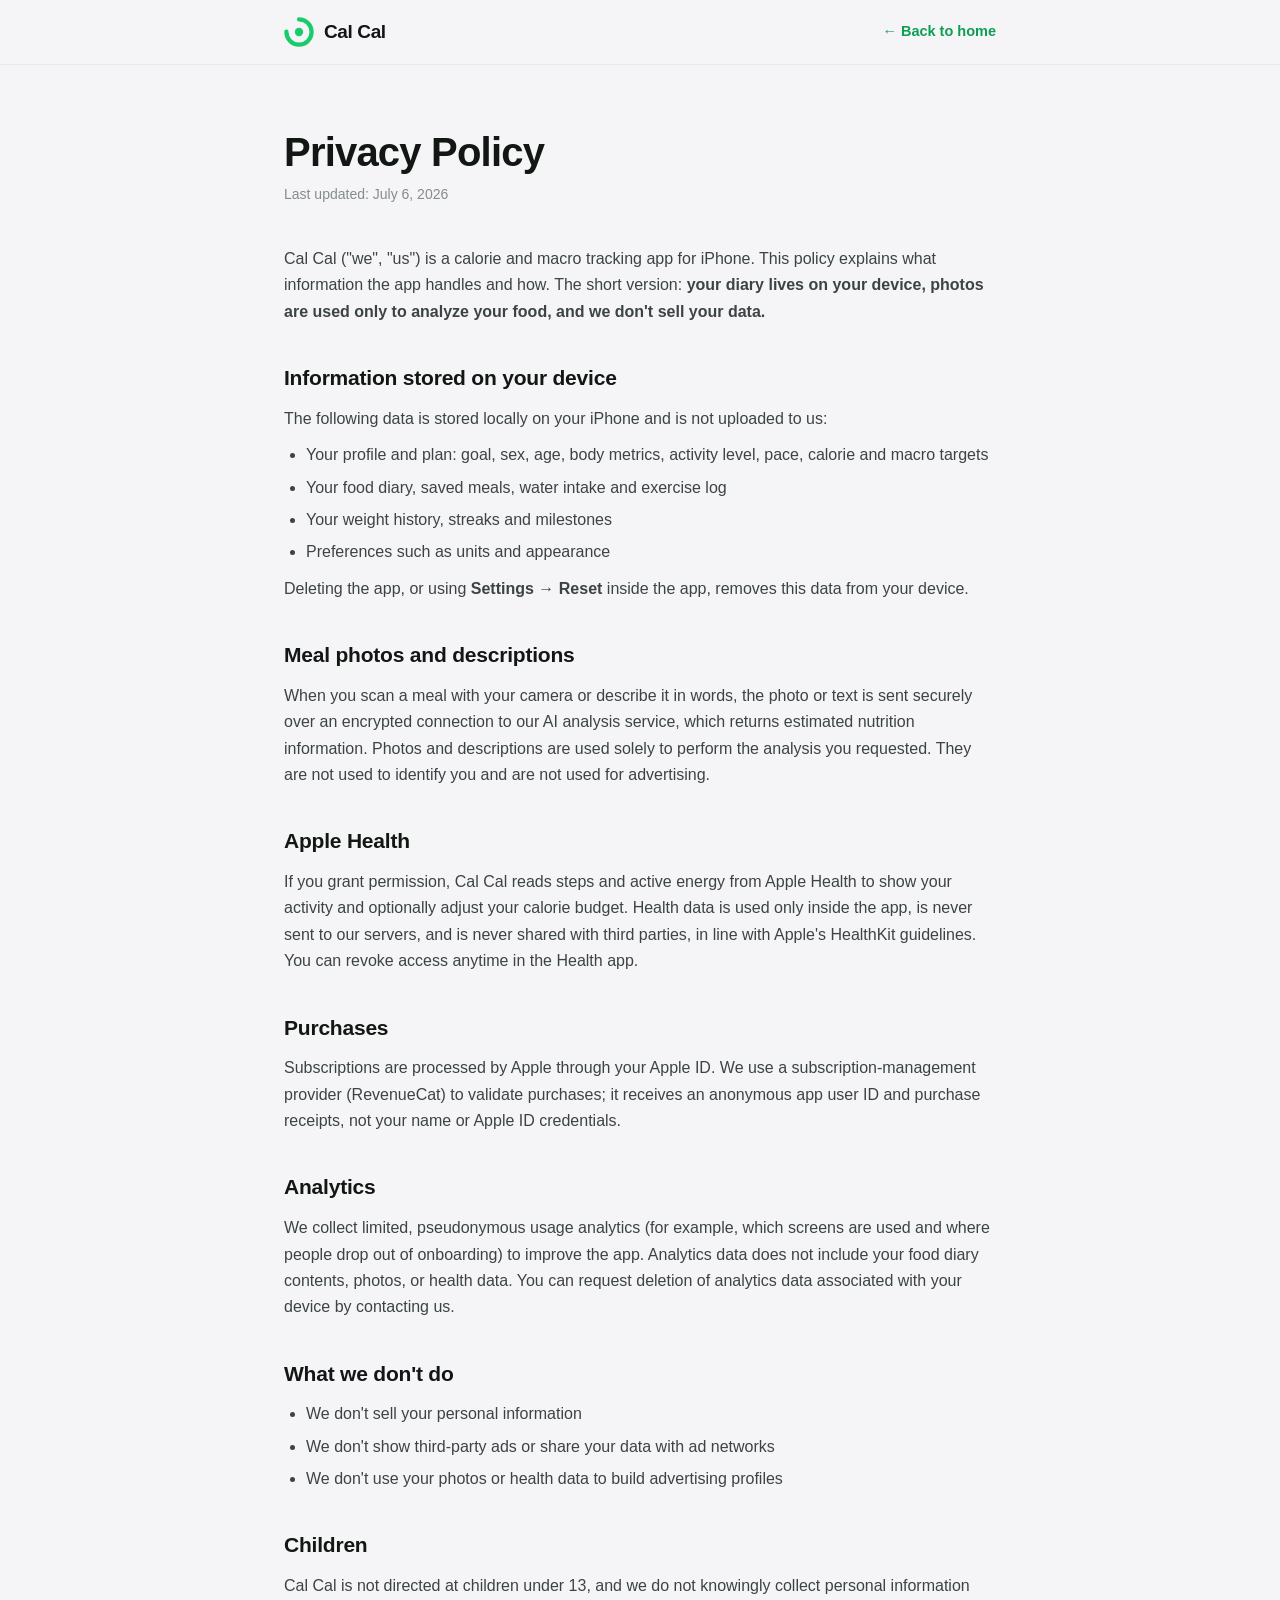
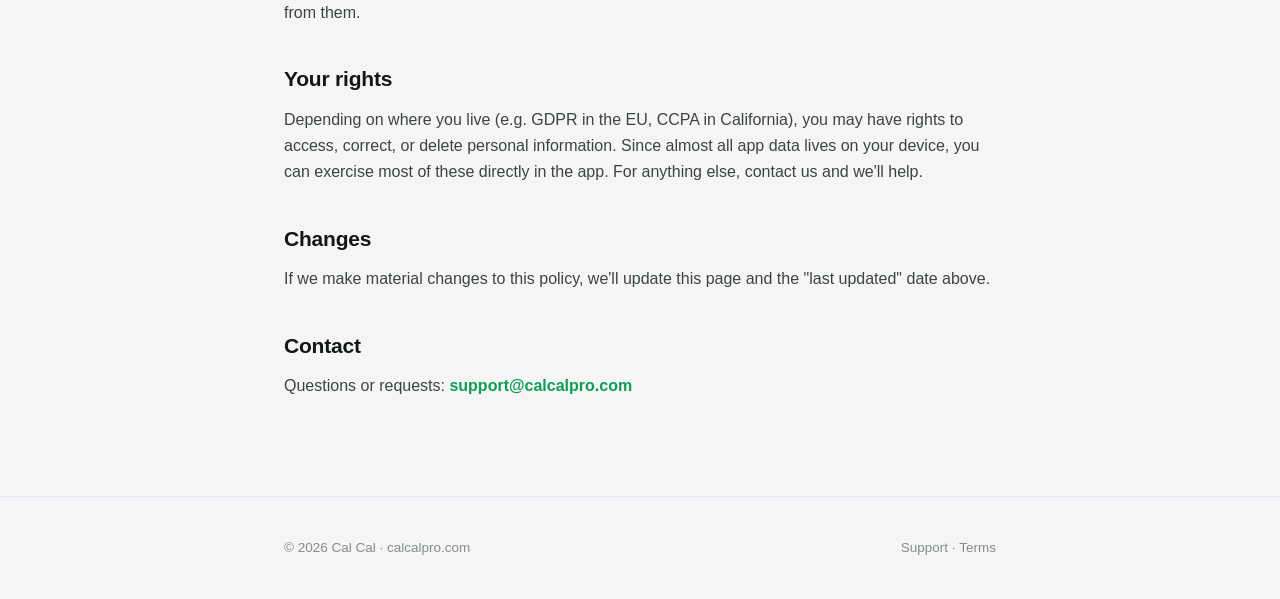
==== privacy.html @ b58362b8 "Add Cal Cal marketing website for calcalpro.com Static, dependency-free site for the Cal Cal AI calo" ====
<!DOCTYPE html>
<html lang="en">
<head>
<meta charset="UTF-8">
<meta name="viewport" content="width=device-width, initial-scale=1.0">
<title>Privacy Policy — Cal Cal</title>
<meta name="description" content="Cal Cal privacy policy.">
<link rel="icon" href="data:image/svg+xml,%3Csvg xmlns='http://www.w3.org/2000/svg' viewBox='0 0 100 100'%3E%3Ccircle cx='50' cy='50' r='42' fill='none' stroke='%2319CC6B' stroke-width='14' stroke-linecap='round' stroke-dasharray='198 66' transform='rotate(-90 50 50)'/%3E%3Ccircle cx='50' cy='50' r='14' fill='%2319CC6B'/%3E%3C/svg%3E">
<link rel="stylesheet" href="legal.css">
</head>
<body>
<header>
  <div class="wrap nav">
    <a class="logo" href="index.html">
      <svg viewBox="0 0 100 100" aria-hidden="true"><circle cx="50" cy="50" r="42" fill="none" stroke="#19CC6B" stroke-width="14" stroke-linecap="round" stroke-dasharray="198 66" transform="rotate(-90 50 50)"/><circle cx="50" cy="50" r="14" fill="#19CC6B"/></svg>
      Cal Cal
    </a>
    <a class="back" href="index.html">← Back to home</a>
  </div>
</header>
<main>
  <div class="wrap">
    <h1>Privacy Policy</h1>
    <p class="updated">Last updated: July 6, 2026</p>

    <p>Cal Cal ("we", "us") is a calorie and macro tracking app for iPhone. This policy explains what information the app handles and how. The short version: <strong>your diary lives on your device, photos are used only to analyze your food, and we don't sell your data.</strong></p>

    <h2>Information stored on your device</h2>
    <p>The following data is stored locally on your iPhone and is not uploaded to us:</p>
    <ul>
      <li>Your profile and plan: goal, sex, age, body metrics, activity level, pace, calorie and macro targets</li>
      <li>Your food diary, saved meals, water intake and exercise log</li>
      <li>Your weight history, streaks and milestones</li>
      <li>Preferences such as units and appearance</li>
    </ul>
    <p>Deleting the app, or using <strong>Settings → Reset</strong> inside the app, removes this data from your device.</p>

    <h2>Meal photos and descriptions</h2>
    <p>When you scan a meal with your camera or describe it in words, the photo or text is sent securely over an encrypted connection to our AI analysis service, which returns estimated nutrition information. Photos and descriptions are used solely to perform the analysis you requested. They are not used to identify you and are not used for advertising.</p>

    <h2>Apple Health</h2>
    <p>If you grant permission, Cal Cal reads steps and active energy from Apple Health to show your activity and optionally adjust your calorie budget. Health data is used only inside the app, is never sent to our servers, and is never shared with third parties, in line with Apple's HealthKit guidelines. You can revoke access anytime in the Health app.</p>

    <h2>Purchases</h2>
    <p>Subscriptions are processed by Apple through your Apple ID. We use a subscription-management provider (RevenueCat) to validate purchases; it receives an anonymous app user ID and purchase receipts, not your name or Apple ID credentials.</p>

    <h2>Analytics</h2>
    <p>We collect limited, pseudonymous usage analytics (for example, which screens are used and where people drop out of onboarding) to improve the app. Analytics data does not include your food diary contents, photos, or health data. You can request deletion of analytics data associated with your device by contacting us.</p>

    <h2>What we don't do</h2>
    <ul>
      <li>We don't sell your personal information</li>
      <li>We don't show third-party ads or share your data with ad networks</li>
      <li>We don't use your photos or health data to build advertising profiles</li>
    </ul>

    <h2>Children</h2>
    <p>Cal Cal is not directed at children under 13, and we do not knowingly collect personal information from them.</p>

    <h2>Your rights</h2>
    <p>Depending on where you live (e.g. GDPR in the EU, CCPA in California), you may have rights to access, correct, or delete personal information. Since almost all app data lives on your device, you can exercise most of these directly in the app. For anything else, contact us and we'll help.</p>

    <h2>Changes</h2>
    <p>If we make material changes to this policy, we'll update this page and the "last updated" date above.</p>

    <h2>Contact</h2>
    <p>Questions or requests: <a href="mailto:support@calcalpro.com">support@calcalpro.com</a></p>
  </div>
</main>
<footer>
  <div class="wrap">
    <span>© 2026 Cal Cal · calcalpro.com</span>
    <span><a href="support.html">Support</a> · <a href="terms.html">Terms</a></span>
  </div>
</footer>
</body>
</html>
---- legal.css ----
:root{
  --accent:#19CC6B; --accent-dark:#0D9E52;
  --bg:#F5F5F7; --card:#FFFFFF;
  --ink:#121714; --ink-2:#858C8A; --hairline:#E5E8EA;
  --font:-apple-system,BlinkMacSystemFont,"SF Pro Display","Segoe UI",Roboto,Inter,Helvetica,Arial,sans-serif;
}
*{margin:0;padding:0;box-sizing:border-box}
body{font-family:var(--font);background:var(--bg);color:var(--ink);line-height:1.65}
a{color:var(--accent-dark);text-decoration:none;font-weight:600}
a:hover{text-decoration:underline}
.wrap{max-width:760px;margin:0 auto;padding:0 24px}
header{position:sticky;top:0;background:rgba(245,245,247,.85);backdrop-filter:blur(16px);-webkit-backdrop-filter:blur(16px);border-bottom:1px solid rgba(0,0,0,.05);z-index:10}
.nav{display:flex;align-items:center;justify-content:space-between;height:64px}
.logo{display:flex;align-items:center;gap:10px;font-weight:800;font-size:19px;color:var(--ink);letter-spacing:-.02em}
.logo:hover{text-decoration:none}
.logo svg{width:30px;height:30px}
.back{font-size:14.5px}
main{padding:64px 0 96px}
h1{font-size:clamp(30px,5vw,40px);letter-spacing:-.02em;line-height:1.15;margin-bottom:8px}
.updated{color:var(--ink-2);font-size:14px;margin-bottom:40px}
h2{font-size:21px;letter-spacing:-.01em;margin:36px 0 10px}
p,li{color:#3c4441;font-size:16px}
ul{padding-left:22px;margin:10px 0}
li{margin:6px 0}
.card{background:var(--card);border:1px solid var(--hairline);border-radius:20px;padding:28px;margin:16px 0;box-shadow:0 4px 10px rgba(0,0,0,.04)}
footer{padding:40px 0;color:var(--ink-2);font-size:13.5px;border-top:1px solid var(--hairline)}
footer .wrap{display:flex;justify-content:space-between;gap:12px;flex-wrap:wrap}
footer a{color:var(--ink-2);font-weight:500}
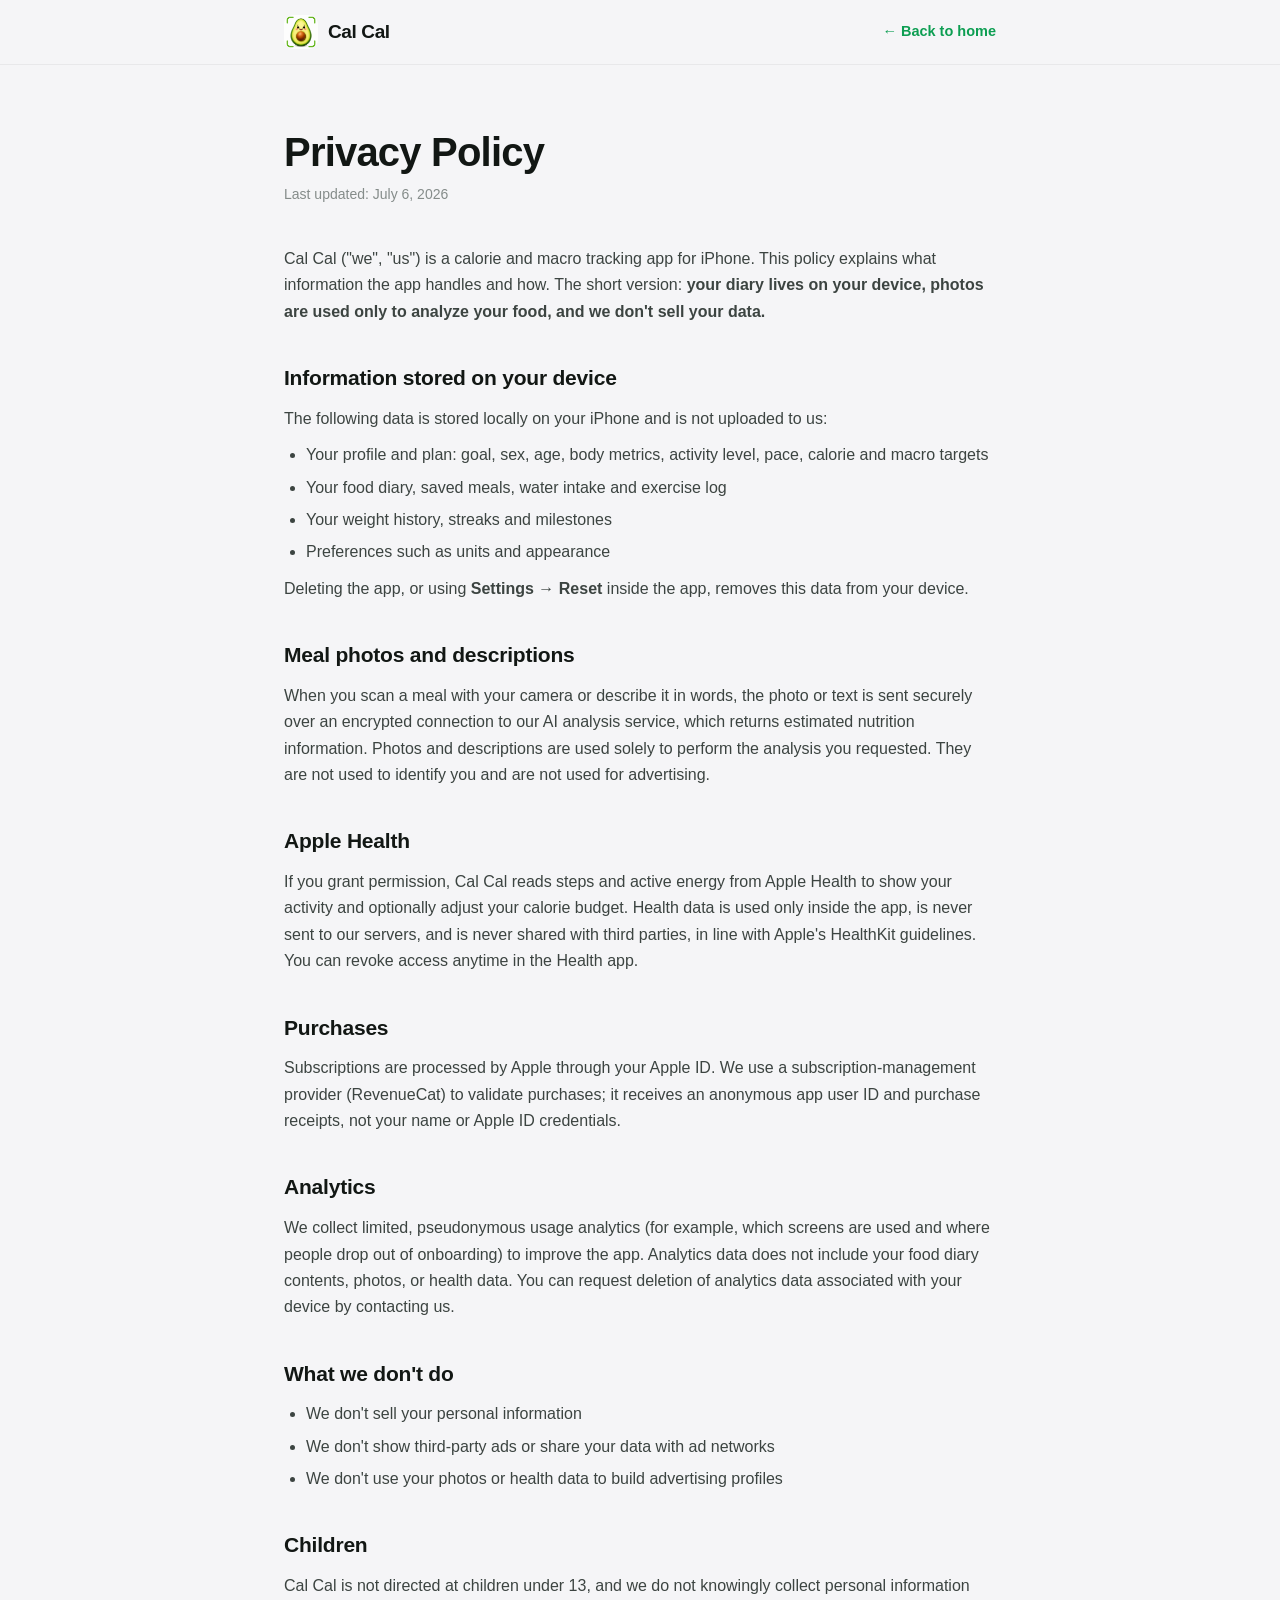
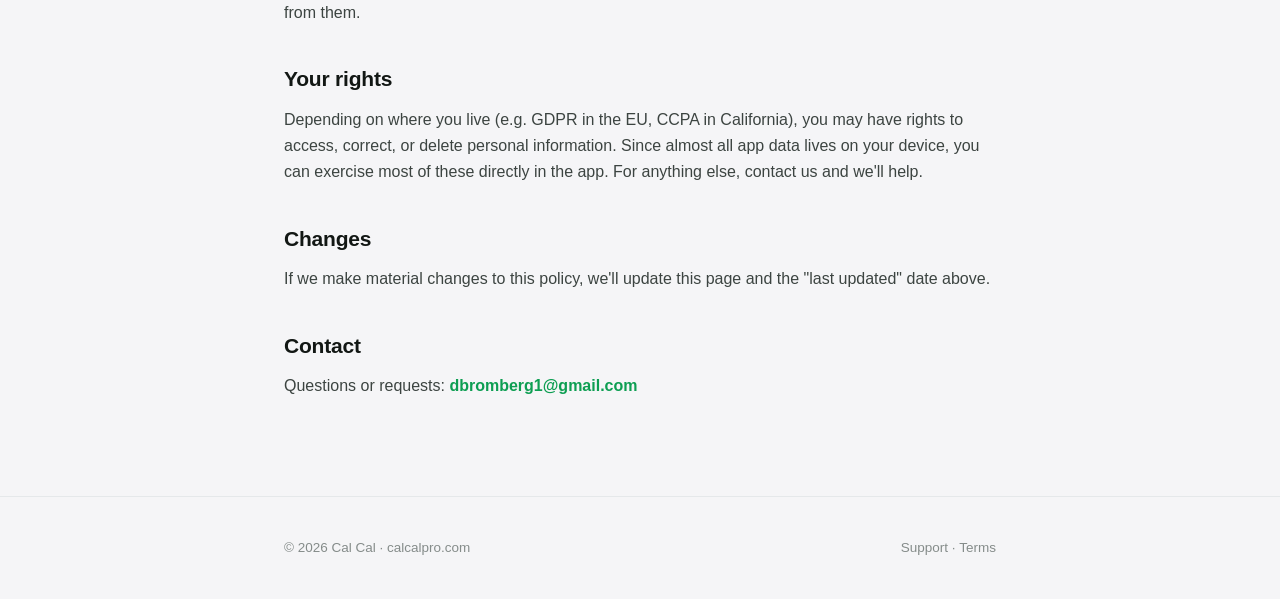
==== commit 0bb19149: "Use real app art for branding; set contact email - Replace placeholder ring logo with the avocado ap" ====
--- a/privacy.html
+++ b/privacy.html
@@ -5,14 +5,15 @@
 <meta name="viewport" content="width=device-width, initial-scale=1.0">
 <title>Privacy Policy — Cal Cal</title>
 <meta name="description" content="Cal Cal privacy policy.">
-<link rel="icon" href="data:image/svg+xml,%3Csvg xmlns='http://www.w3.org/2000/svg' viewBox='0 0 100 100'%3E%3Ccircle cx='50' cy='50' r='42' fill='none' stroke='%2319CC6B' stroke-width='14' stroke-linecap='round' stroke-dasharray='198 66' transform='rotate(-90 50 50)'/%3E%3Ccircle cx='50' cy='50' r='14' fill='%2319CC6B'/%3E%3C/svg%3E">
+<link rel="icon" type="image/png" href="img/favicon.png">
+<link rel="apple-touch-icon" href="img/apple-touch-icon.png">
 <link rel="stylesheet" href="legal.css">
 </head>
 <body>
 <header>
   <div class="wrap nav">
     <a class="logo" href="index.html">
-      <svg viewBox="0 0 100 100" aria-hidden="true"><circle cx="50" cy="50" r="42" fill="none" stroke="#19CC6B" stroke-width="14" stroke-linecap="round" stroke-dasharray="198 66" transform="rotate(-90 50 50)"/><circle cx="50" cy="50" r="14" fill="#19CC6B"/></svg>
+      <img src="img/logo.png" alt="" width="34" height="34">
       Cal Cal
     </a>
     <a class="back" href="index.html">← Back to home</a>
@@ -64,7 +65,7 @@
     <p>If we make material changes to this policy, we'll update this page and the "last updated" date above.</p>
 
     <h2>Contact</h2>
-    <p>Questions or requests: <a href="mailto:support@calcalpro.com">support@calcalpro.com</a></p>
+    <p>Questions or requests: <a href="mailto:dbromberg1@gmail.com">dbromberg1@gmail.com</a></p>
   </div>
 </main>
 <footer>
--- a/legal.css
+++ b/legal.css
@@ -13,7 +13,7 @@
 .nav{display:flex;align-items:center;justify-content:space-between;height:64px}
 .logo{display:flex;align-items:center;gap:10px;font-weight:800;font-size:19px;color:var(--ink);letter-spacing:-.02em}
 .logo:hover{text-decoration:none}
-.logo svg{width:30px;height:30px}
+.logo img{width:34px;height:34px;border-radius:9px}
 .back{font-size:14.5px}
 main{padding:64px 0 96px}
 h1{font-size:clamp(30px,5vw,40px);letter-spacing:-.02em;line-height:1.15;margin-bottom:8px}
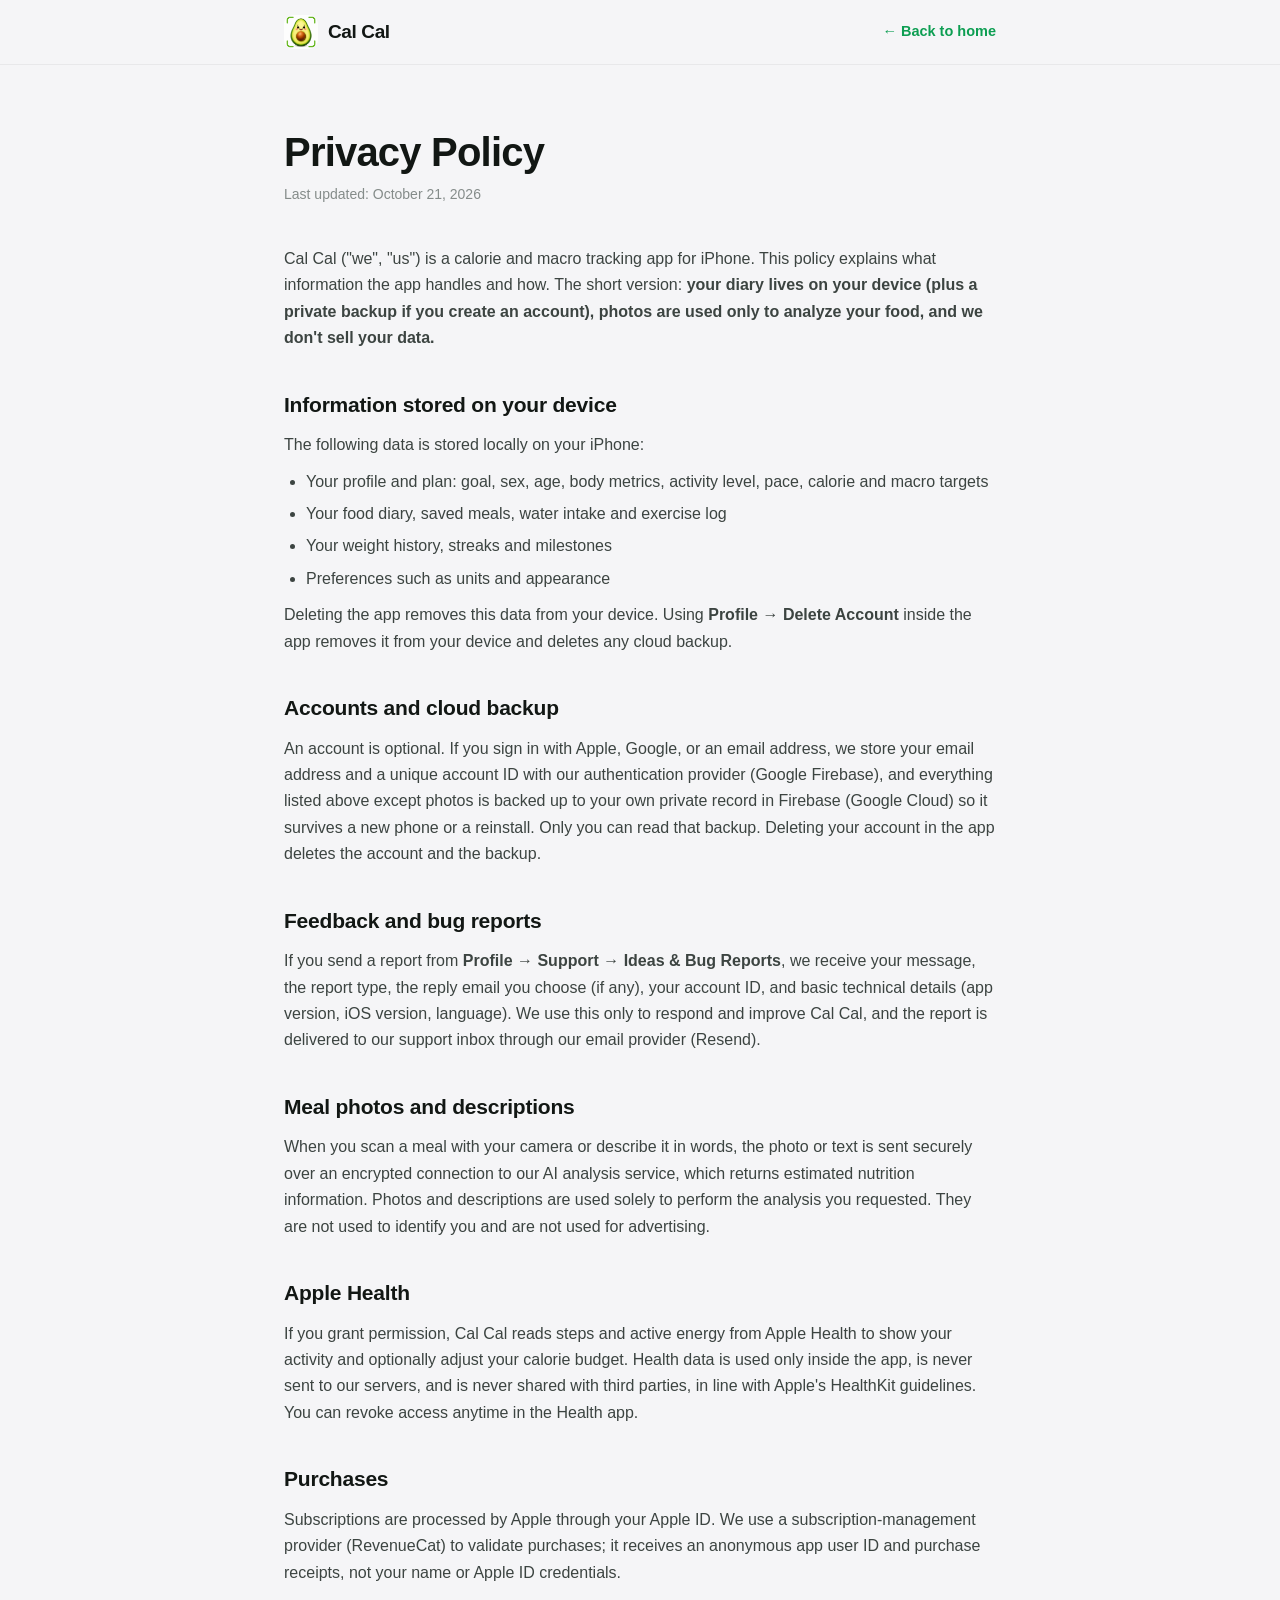
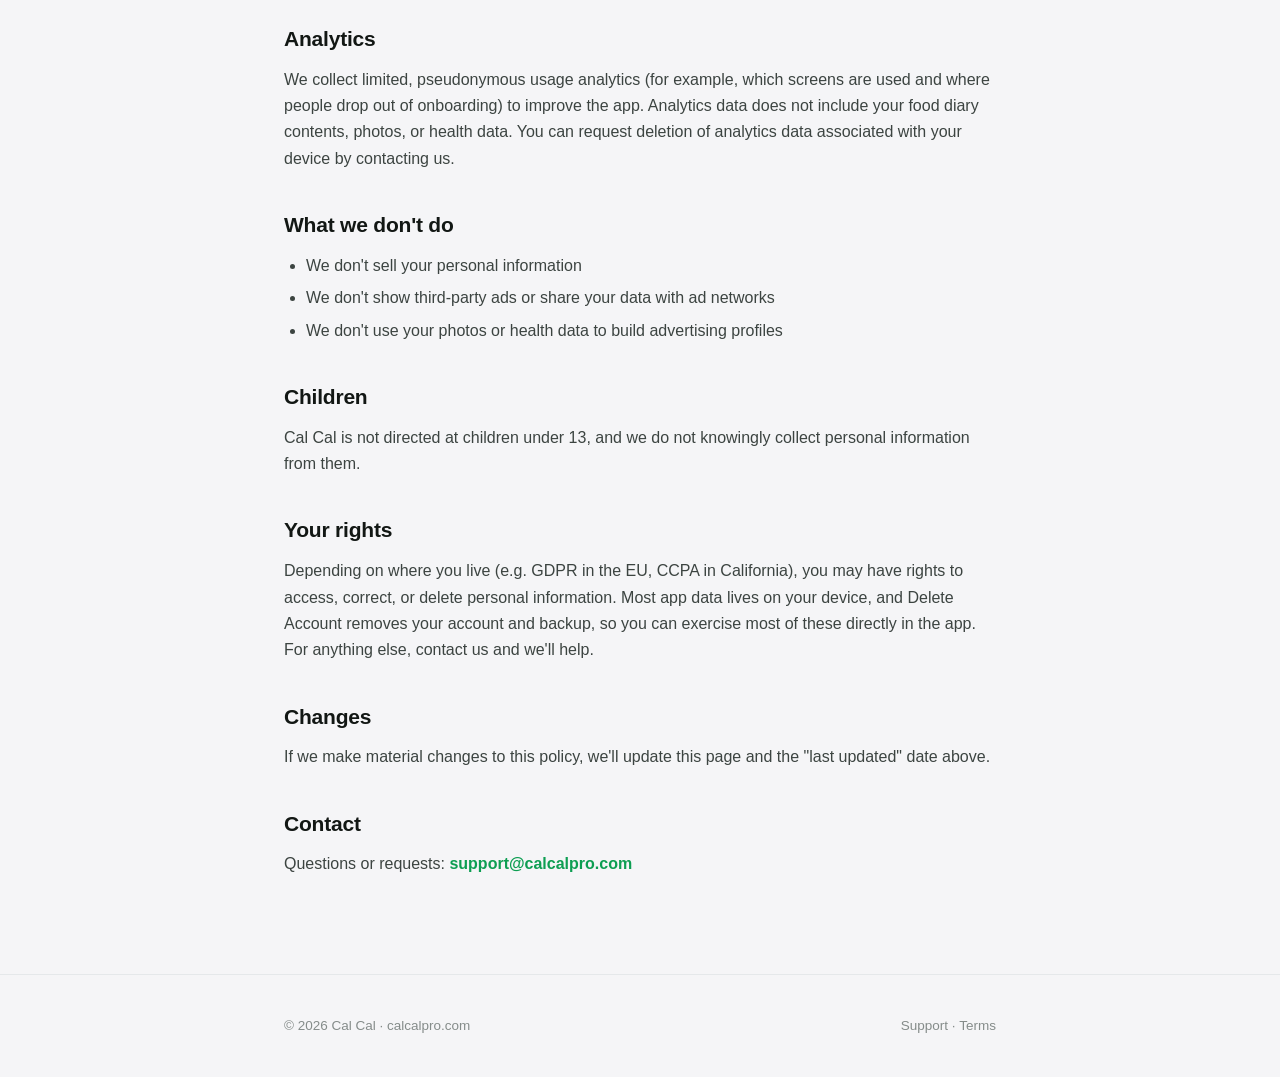
==== commit 4ec08f6c: "Support email support@calcalpro.com; privacy policy covers accounts, backup and feedback The app has" ====
--- a/privacy.html
+++ b/privacy.html
@@ -22,19 +22,25 @@
 <main>
   <div class="wrap">
     <h1>Privacy Policy</h1>
-    <p class="updated">Last updated: July 6, 2026</p>
+    <p class="updated">Last updated: October 21, 2026</p>
 
-    <p>Cal Cal ("we", "us") is a calorie and macro tracking app for iPhone. This policy explains what information the app handles and how. The short version: <strong>your diary lives on your device, photos are used only to analyze your food, and we don't sell your data.</strong></p>
+    <p>Cal Cal ("we", "us") is a calorie and macro tracking app for iPhone. This policy explains what information the app handles and how. The short version: <strong>your diary lives on your device (plus a private backup if you create an account), photos are used only to analyze your food, and we don't sell your data.</strong></p>
 
     <h2>Information stored on your device</h2>
-    <p>The following data is stored locally on your iPhone and is not uploaded to us:</p>
+    <p>The following data is stored locally on your iPhone:</p>
     <ul>
       <li>Your profile and plan: goal, sex, age, body metrics, activity level, pace, calorie and macro targets</li>
       <li>Your food diary, saved meals, water intake and exercise log</li>
       <li>Your weight history, streaks and milestones</li>
       <li>Preferences such as units and appearance</li>
     </ul>
-    <p>Deleting the app, or using <strong>Settings → Reset</strong> inside the app, removes this data from your device.</p>
+    <p>Deleting the app removes this data from your device. Using <strong>Profile → Delete Account</strong> inside the app removes it from your device and deletes any cloud backup.</p>
+
+    <h2>Accounts and cloud backup</h2>
+    <p>An account is optional. If you sign in with Apple, Google, or an email address, we store your email address and a unique account ID with our authentication provider (Google Firebase), and everything listed above except photos is backed up to your own private record in Firebase (Google Cloud) so it survives a new phone or a reinstall. Only you can read that backup. Deleting your account in the app deletes the account and the backup.</p>
+
+    <h2>Feedback and bug reports</h2>
+    <p>If you send a report from <strong>Profile → Support → Ideas &amp; Bug Reports</strong>, we receive your message, the report type, the reply email you choose (if any), your account ID, and basic technical details (app version, iOS version, language). We use this only to respond and improve Cal Cal, and the report is delivered to our support inbox through our email provider (Resend).</p>
 
     <h2>Meal photos and descriptions</h2>
     <p>When you scan a meal with your camera or describe it in words, the photo or text is sent securely over an encrypted connection to our AI analysis service, which returns estimated nutrition information. Photos and descriptions are used solely to perform the analysis you requested. They are not used to identify you and are not used for advertising.</p>
@@ -59,13 +65,13 @@
     <p>Cal Cal is not directed at children under 13, and we do not knowingly collect personal information from them.</p>
 
     <h2>Your rights</h2>
-    <p>Depending on where you live (e.g. GDPR in the EU, CCPA in California), you may have rights to access, correct, or delete personal information. Since almost all app data lives on your device, you can exercise most of these directly in the app. For anything else, contact us and we'll help.</p>
+    <p>Depending on where you live (e.g. GDPR in the EU, CCPA in California), you may have rights to access, correct, or delete personal information. Most app data lives on your device, and Delete Account removes your account and backup, so you can exercise most of these directly in the app. For anything else, contact us and we'll help.</p>
 
     <h2>Changes</h2>
     <p>If we make material changes to this policy, we'll update this page and the "last updated" date above.</p>
 
     <h2>Contact</h2>
-    <p>Questions or requests: <a href="mailto:dbromberg1@gmail.com">dbromberg1@gmail.com</a></p>
+    <p>Questions or requests: <a href="mailto:support@calcalpro.com">support@calcalpro.com</a></p>
   </div>
 </main>
 <footer>
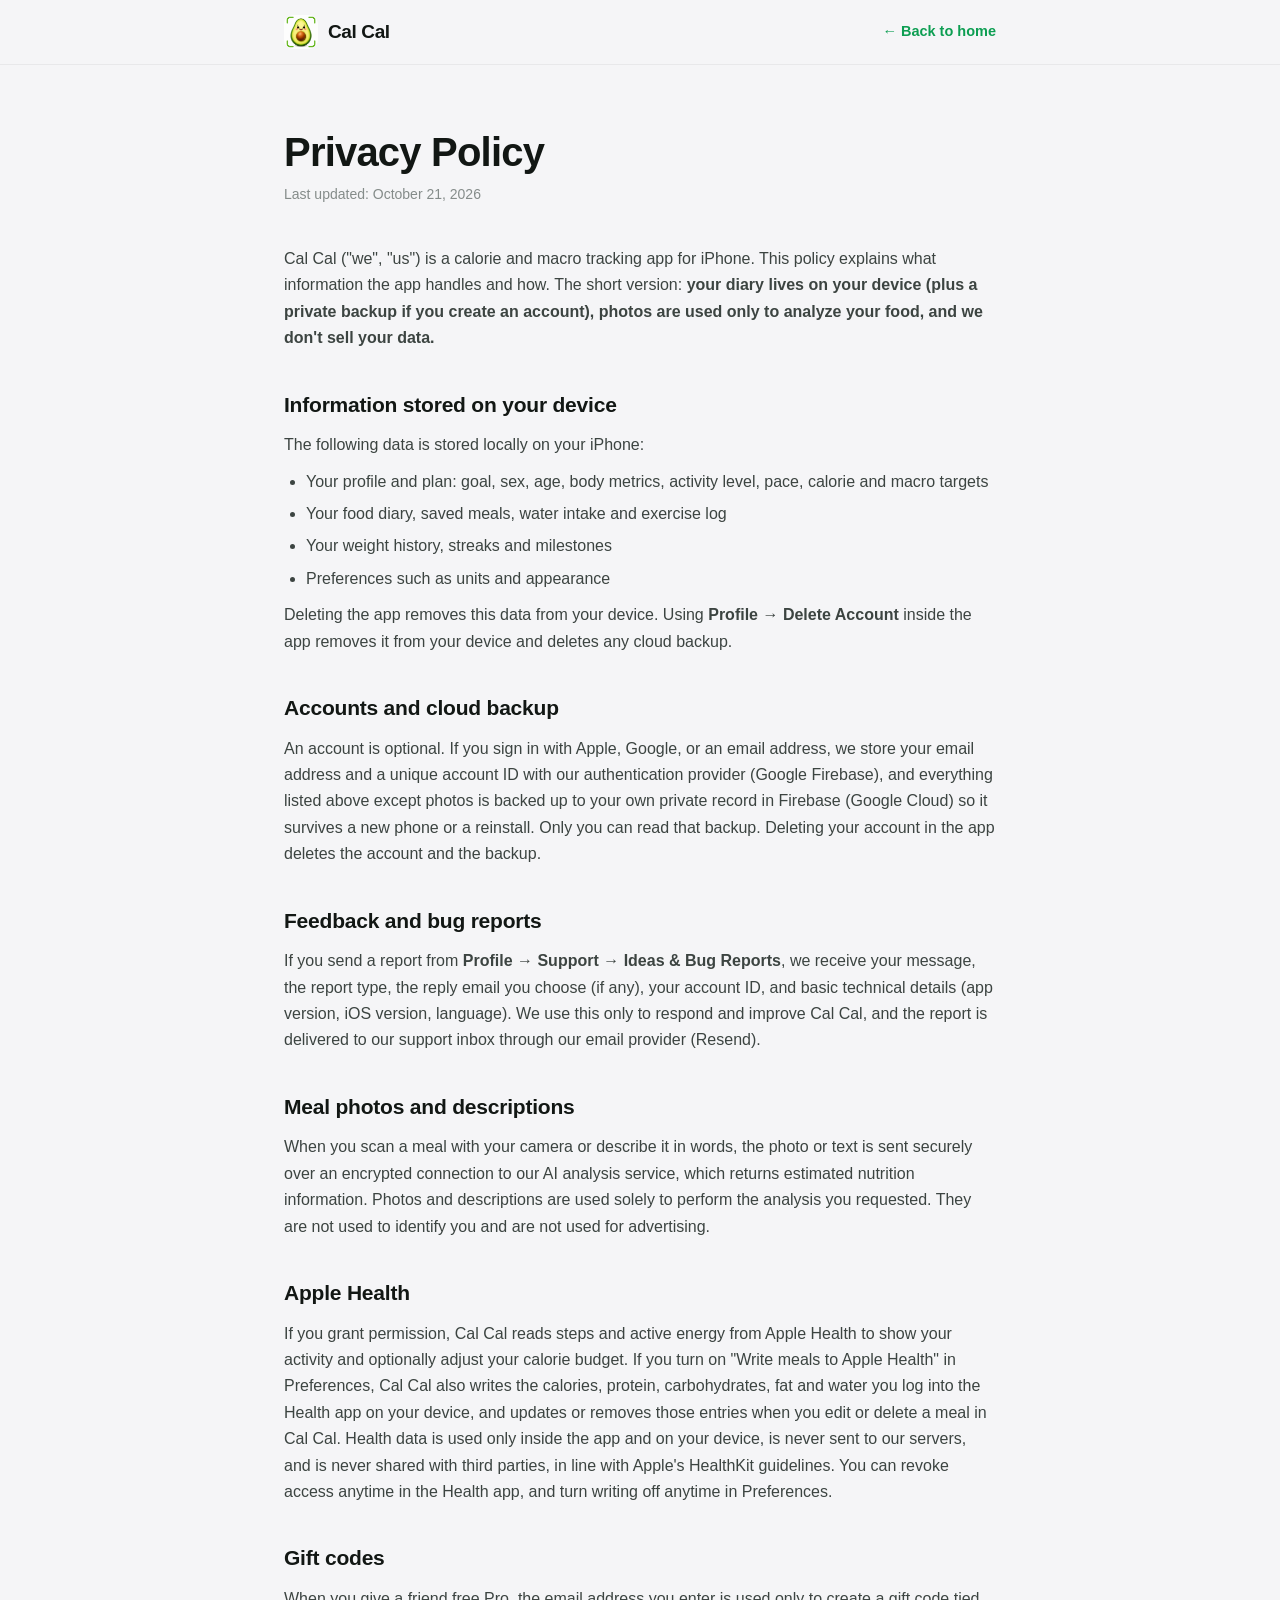
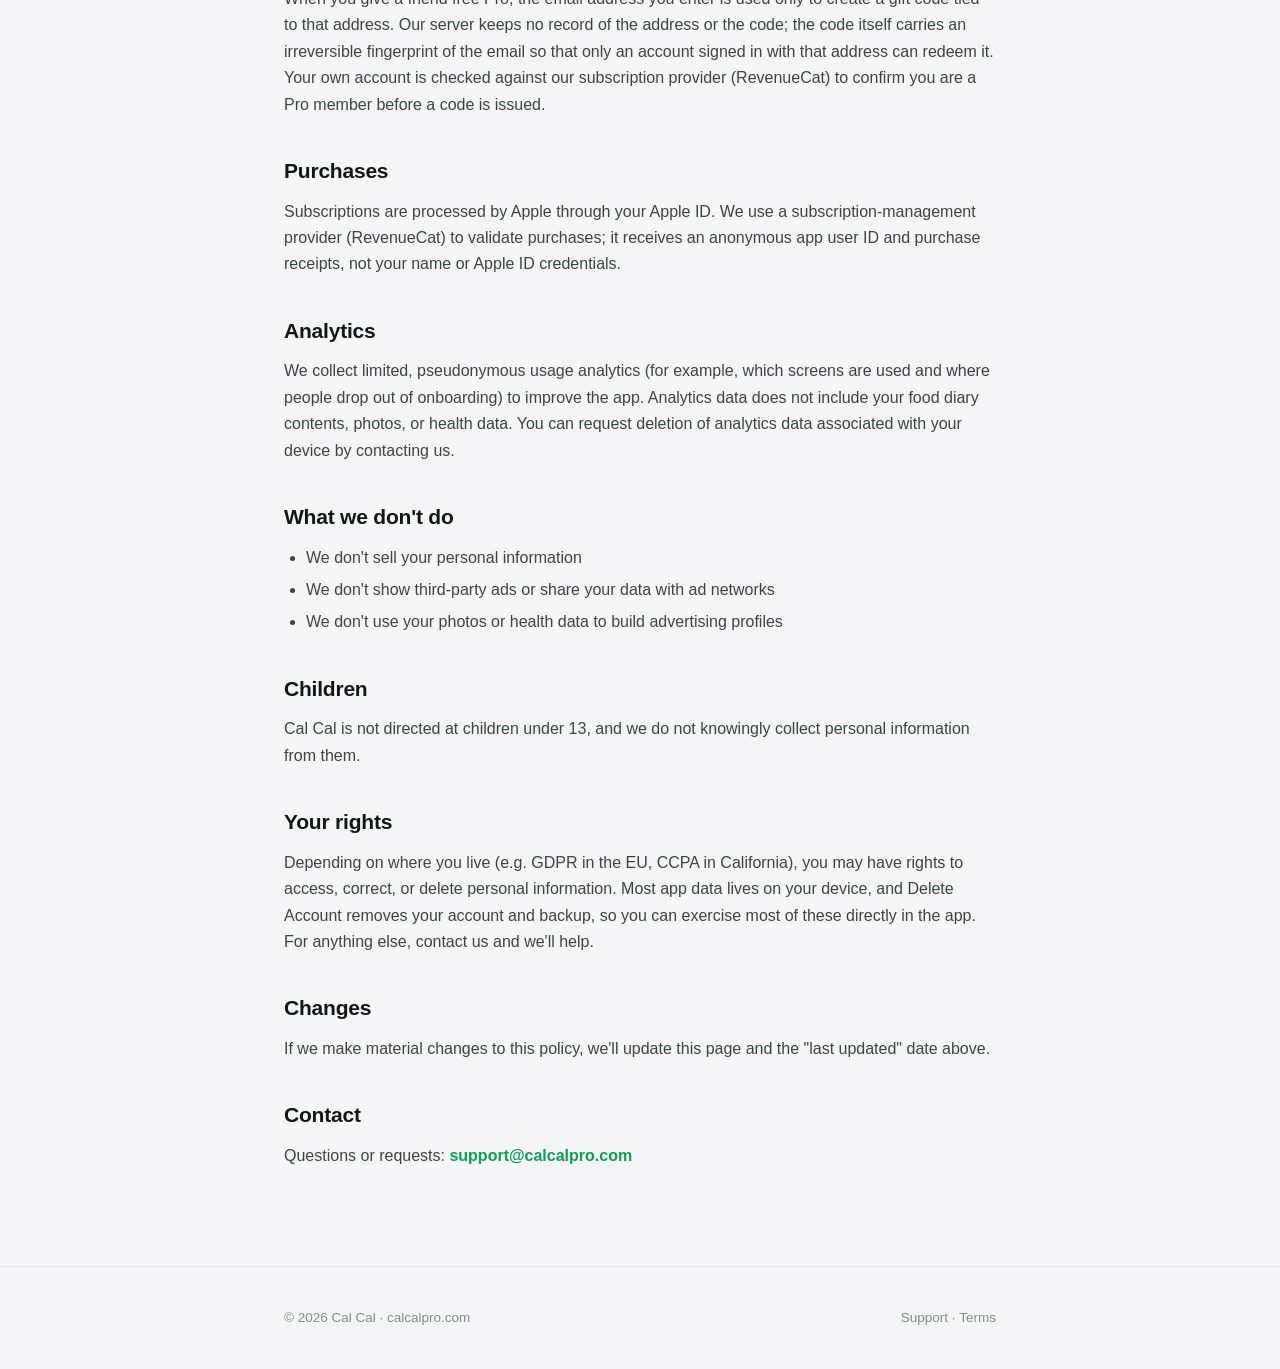
==== commit 6a619d14: "Privacy policy: writing meals to Apple Health, gift codes Co-Authored-By: Claude Fable 5.1 <noreply@" ====
--- a/privacy.html
+++ b/privacy.html
@@ -46,7 +46,10 @@
     <p>When you scan a meal with your camera or describe it in words, the photo or text is sent securely over an encrypted connection to our AI analysis service, which returns estimated nutrition information. Photos and descriptions are used solely to perform the analysis you requested. They are not used to identify you and are not used for advertising.</p>
 
     <h2>Apple Health</h2>
-    <p>If you grant permission, Cal Cal reads steps and active energy from Apple Health to show your activity and optionally adjust your calorie budget. Health data is used only inside the app, is never sent to our servers, and is never shared with third parties, in line with Apple's HealthKit guidelines. You can revoke access anytime in the Health app.</p>
+    <p>If you grant permission, Cal Cal reads steps and active energy from Apple Health to show your activity and optionally adjust your calorie budget. If you turn on "Write meals to Apple Health" in Preferences, Cal Cal also writes the calories, protein, carbohydrates, fat and water you log into the Health app on your device, and updates or removes those entries when you edit or delete a meal in Cal Cal. Health data is used only inside the app and on your device, is never sent to our servers, and is never shared with third parties, in line with Apple's HealthKit guidelines. You can revoke access anytime in the Health app, and turn writing off anytime in Preferences.</p>
+
+    <h2>Gift codes</h2>
+    <p>When you give a friend free Pro, the email address you enter is used only to create a gift code tied to that address. Our server keeps no record of the address or the code; the code itself carries an irreversible fingerprint of the email so that only an account signed in with that address can redeem it. Your own account is checked against our subscription provider (RevenueCat) to confirm you are a Pro member before a code is issued.</p>
 
     <h2>Purchases</h2>
     <p>Subscriptions are processed by Apple through your Apple ID. We use a subscription-management provider (RevenueCat) to validate purchases; it receives an anonymous app user ID and purchase receipts, not your name or Apple ID credentials.</p>
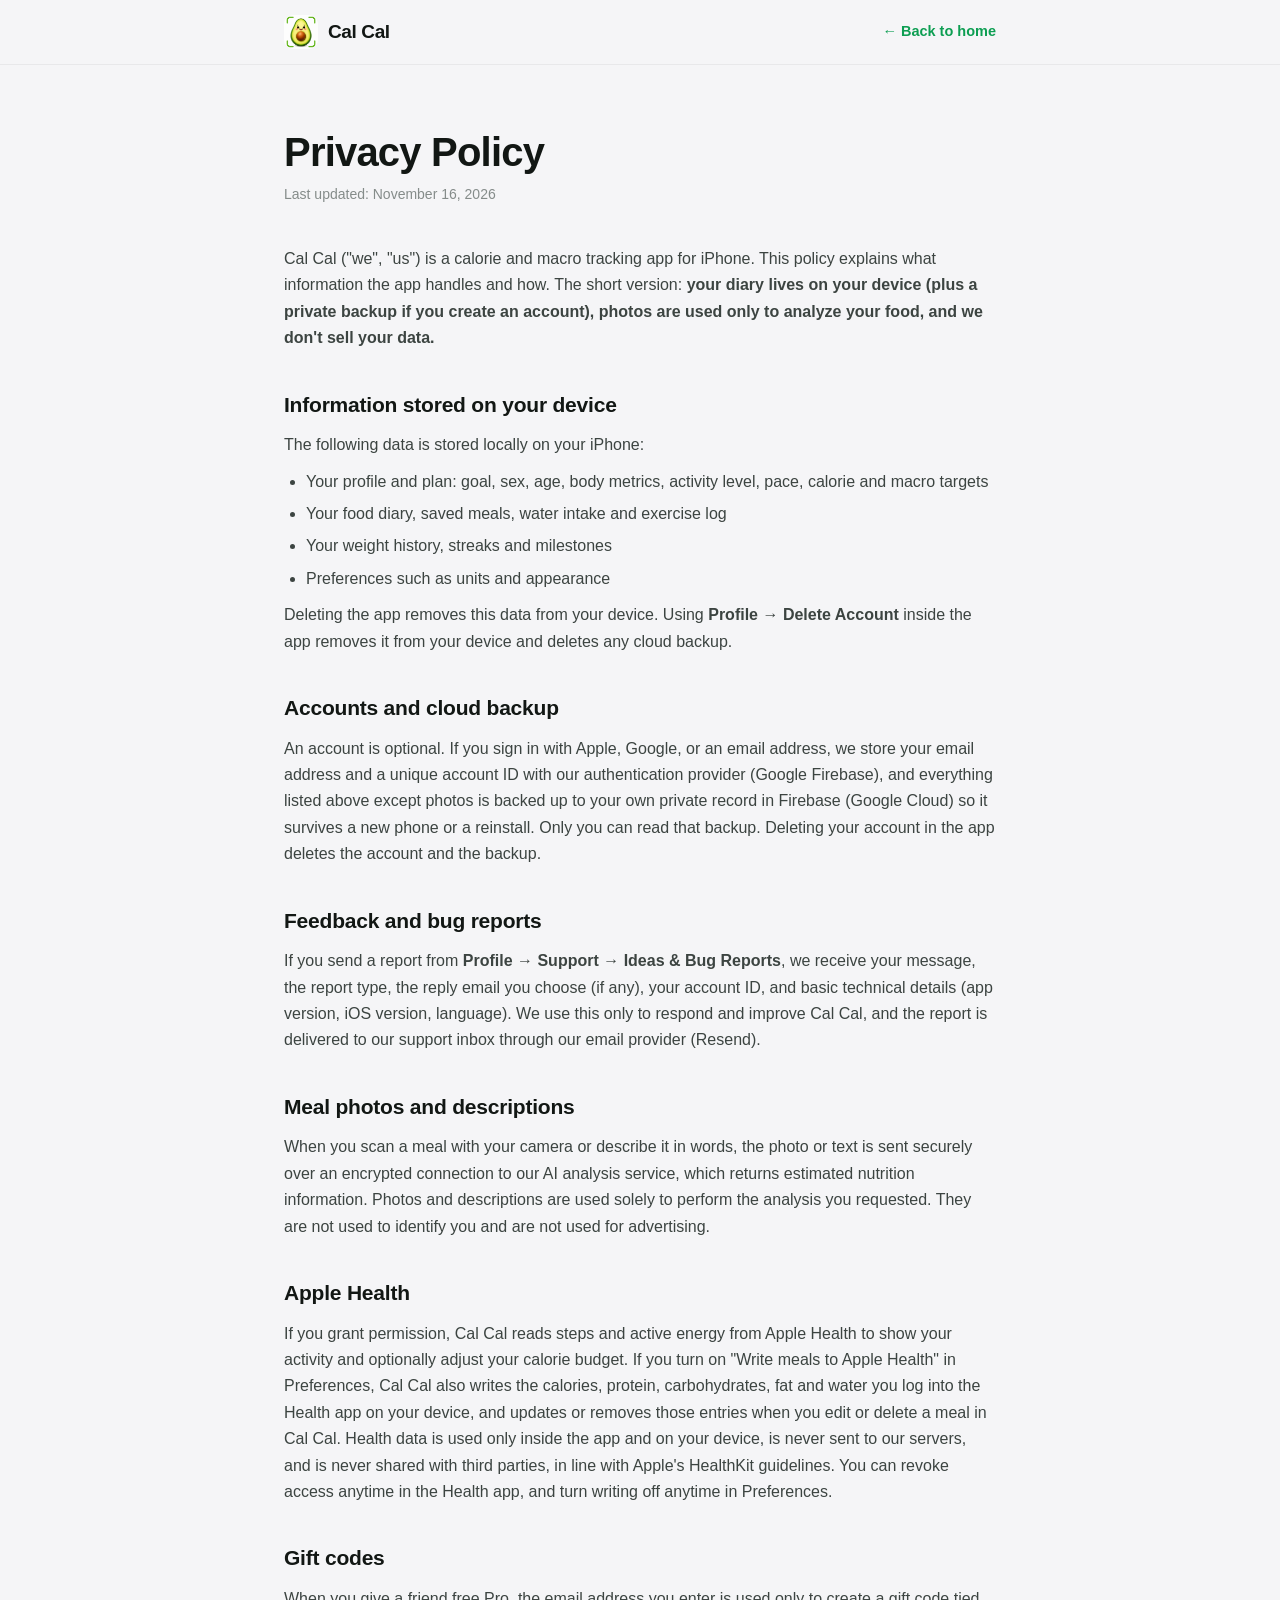
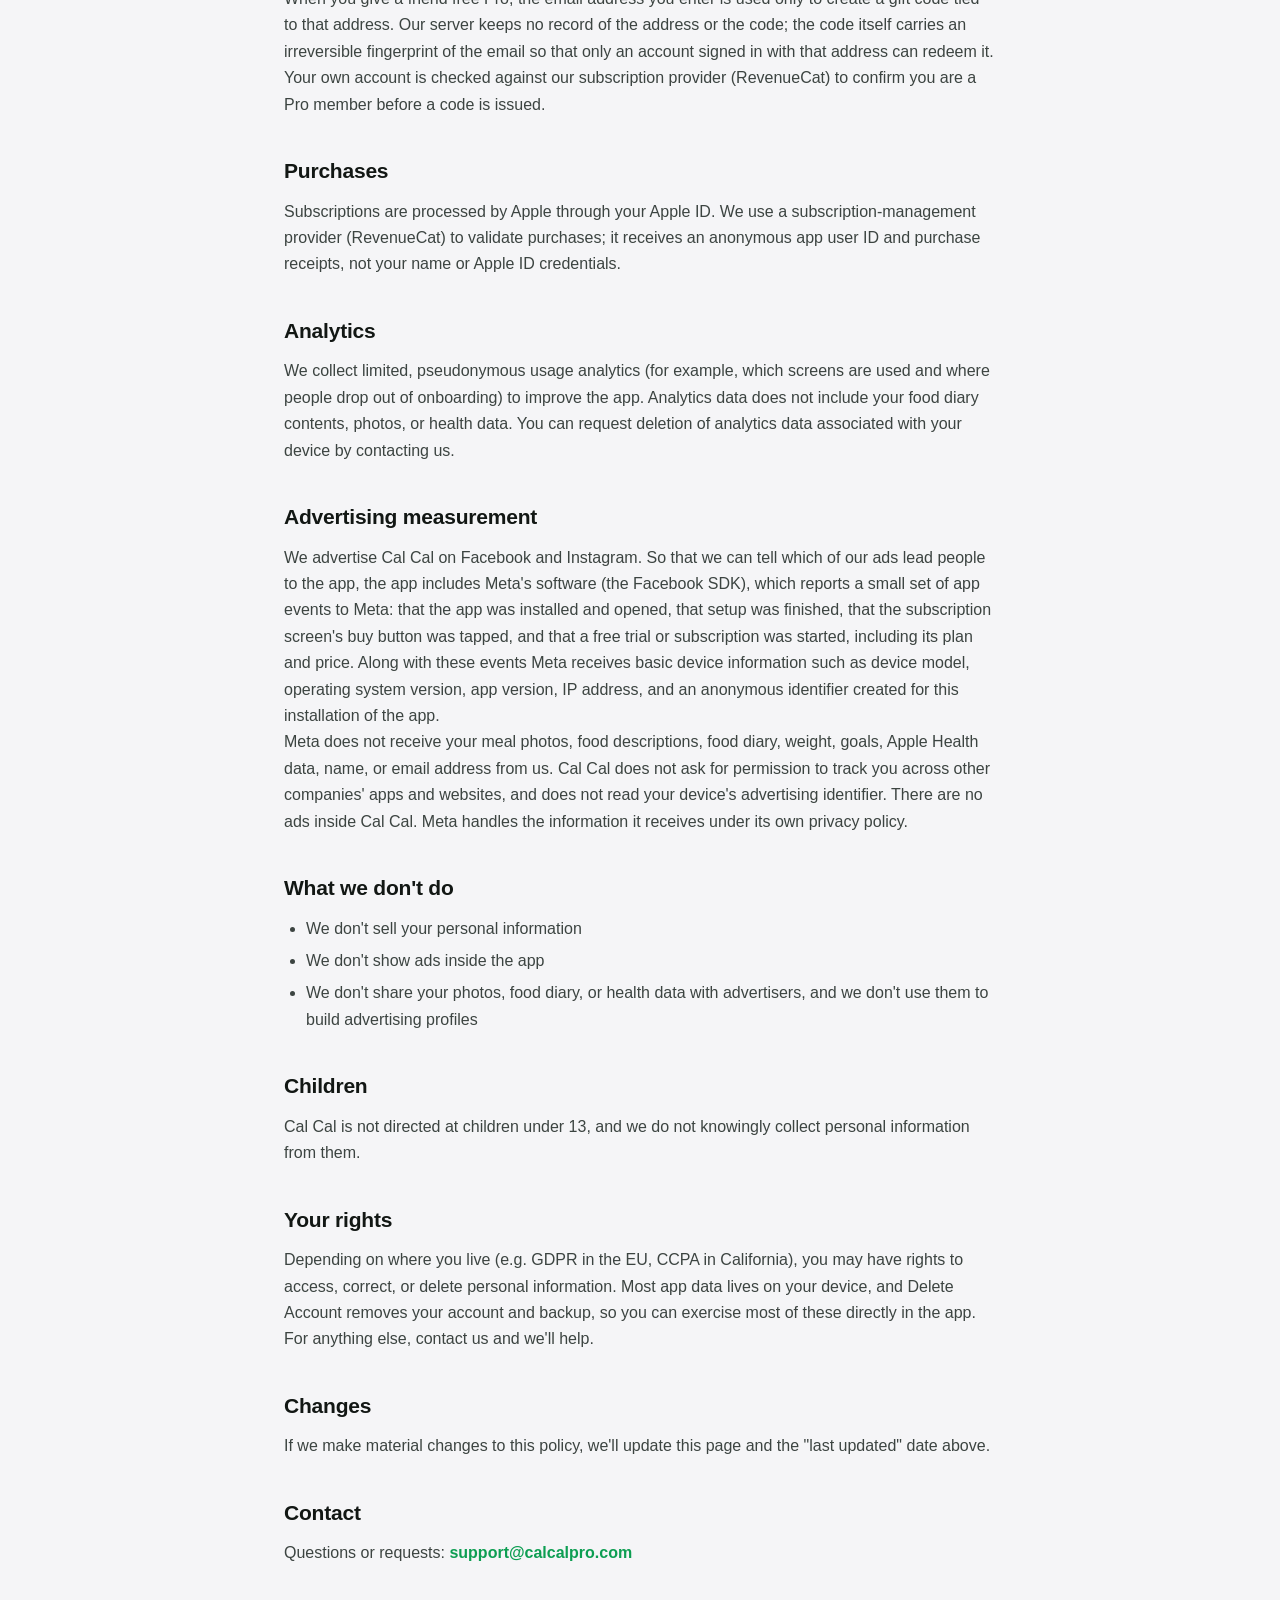
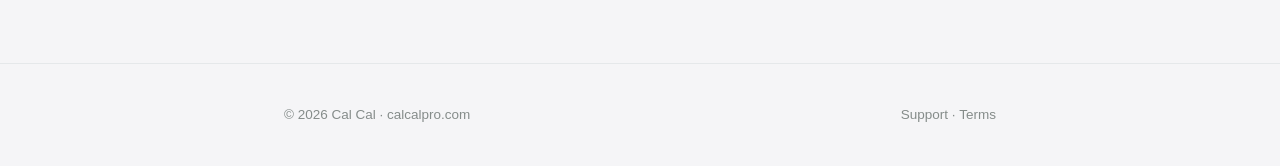
==== commit 7612de14: "Privacy policy: describe ad measurement with the Meta SDK The app will include the Facebook SDK to m" ====
--- a/privacy.html
+++ b/privacy.html
@@ -22,7 +22,7 @@
 <main>
   <div class="wrap">
     <h1>Privacy Policy</h1>
-    <p class="updated">Last updated: October 21, 2026</p>
+    <p class="updated">Last updated: November 16, 2026</p>
 
     <p>Cal Cal ("we", "us") is a calorie and macro tracking app for iPhone. This policy explains what information the app handles and how. The short version: <strong>your diary lives on your device (plus a private backup if you create an account), photos are used only to analyze your food, and we don't sell your data.</strong></p>
 
@@ -57,11 +57,15 @@
     <h2>Analytics</h2>
     <p>We collect limited, pseudonymous usage analytics (for example, which screens are used and where people drop out of onboarding) to improve the app. Analytics data does not include your food diary contents, photos, or health data. You can request deletion of analytics data associated with your device by contacting us.</p>
 
+    <h2>Advertising measurement</h2>
+    <p>We advertise Cal Cal on Facebook and Instagram. So that we can tell which of our ads lead people to the app, the app includes Meta's software (the Facebook SDK), which reports a small set of app events to Meta: that the app was installed and opened, that setup was finished, that the subscription screen's buy button was tapped, and that a free trial or subscription was started, including its plan and price. Along with these events Meta receives basic device information such as device model, operating system version, app version, IP address, and an anonymous identifier created for this installation of the app.</p>
+    <p>Meta does not receive your meal photos, food descriptions, food diary, weight, goals, Apple Health data, name, or email address from us. Cal Cal does not ask for permission to track you across other companies' apps and websites, and does not read your device's advertising identifier. There are no ads inside Cal Cal. Meta handles the information it receives under its own privacy policy.</p>
+
     <h2>What we don't do</h2>
     <ul>
       <li>We don't sell your personal information</li>
-      <li>We don't show third-party ads or share your data with ad networks</li>
-      <li>We don't use your photos or health data to build advertising profiles</li>
+      <li>We don't show ads inside the app</li>
+      <li>We don't share your photos, food diary, or health data with advertisers, and we don't use them to build advertising profiles</li>
     </ul>
 
     <h2>Children</h2>
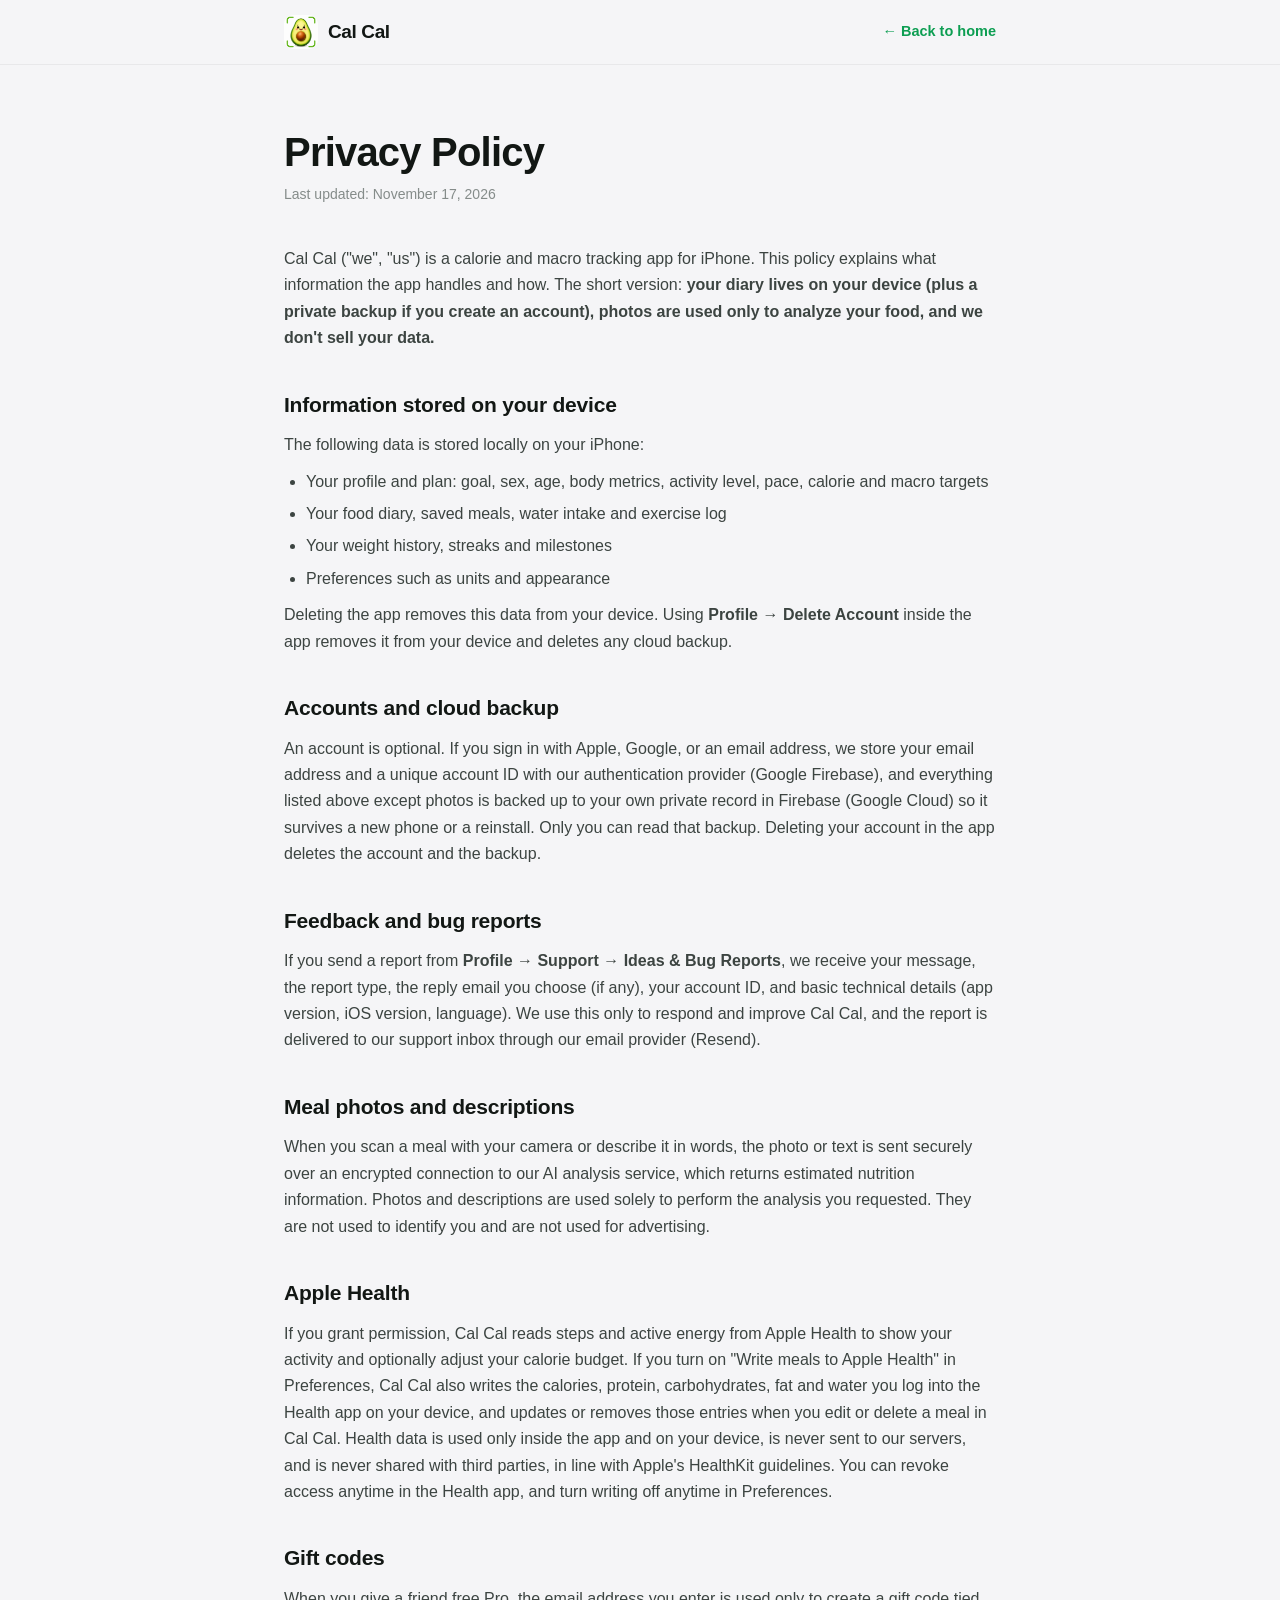
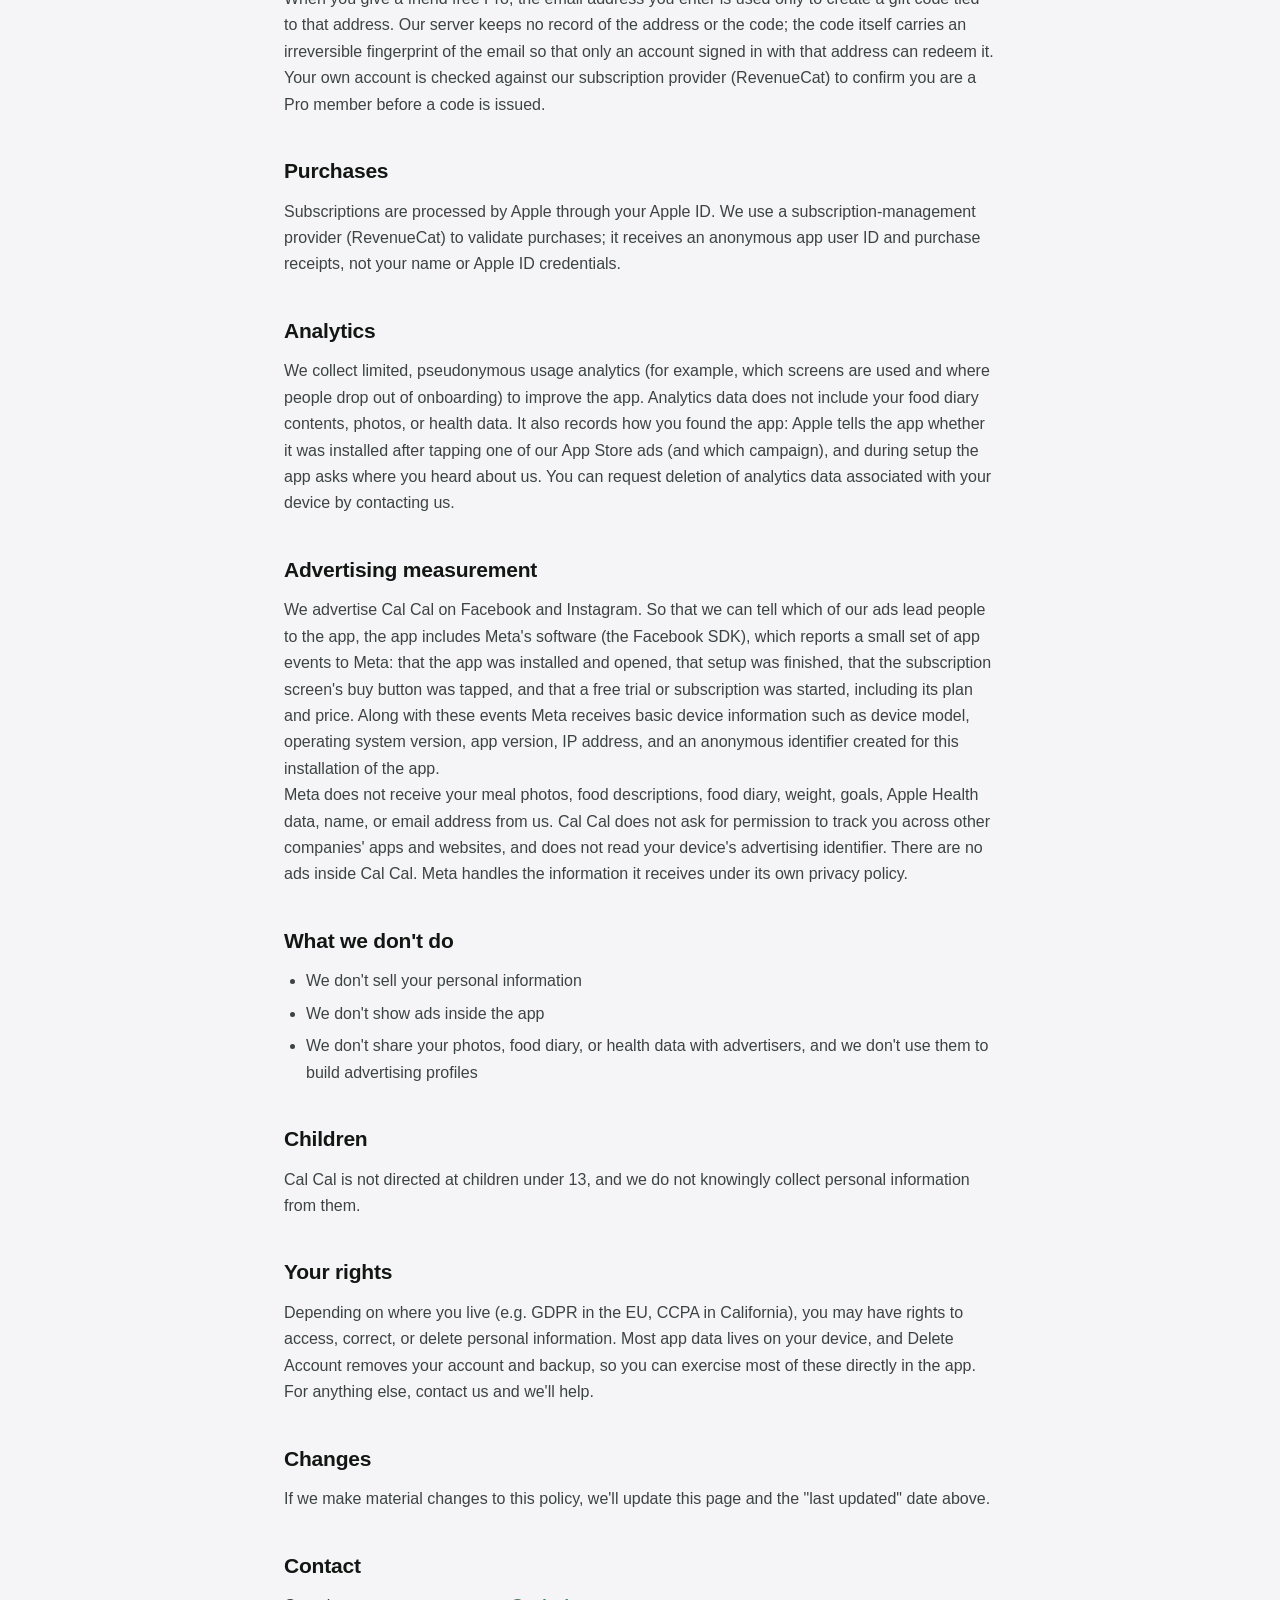
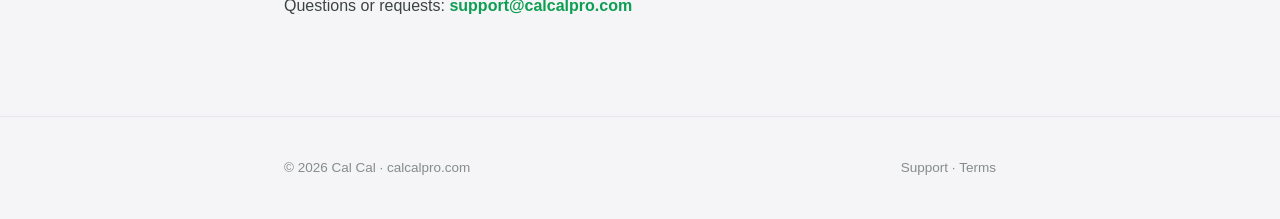
==== commit 11234c5f: "Privacy policy: analytics records how a user found the app From app 1.1.7 the analytics include Appl" ====
--- a/privacy.html
+++ b/privacy.html
@@ -22,7 +22,7 @@
 <main>
   <div class="wrap">
     <h1>Privacy Policy</h1>
-    <p class="updated">Last updated: November 16, 2026</p>
+    <p class="updated">Last updated: November 17, 2026</p>
 
     <p>Cal Cal ("we", "us") is a calorie and macro tracking app for iPhone. This policy explains what information the app handles and how. The short version: <strong>your diary lives on your device (plus a private backup if you create an account), photos are used only to analyze your food, and we don't sell your data.</strong></p>
 
@@ -55,7 +55,7 @@
     <p>Subscriptions are processed by Apple through your Apple ID. We use a subscription-management provider (RevenueCat) to validate purchases; it receives an anonymous app user ID and purchase receipts, not your name or Apple ID credentials.</p>
 
     <h2>Analytics</h2>
-    <p>We collect limited, pseudonymous usage analytics (for example, which screens are used and where people drop out of onboarding) to improve the app. Analytics data does not include your food diary contents, photos, or health data. You can request deletion of analytics data associated with your device by contacting us.</p>
+    <p>We collect limited, pseudonymous usage analytics (for example, which screens are used and where people drop out of onboarding) to improve the app. Analytics data does not include your food diary contents, photos, or health data. It also records how you found the app: Apple tells the app whether it was installed after tapping one of our App Store ads (and which campaign), and during setup the app asks where you heard about us. You can request deletion of analytics data associated with your device by contacting us.</p>
 
     <h2>Advertising measurement</h2>
     <p>We advertise Cal Cal on Facebook and Instagram. So that we can tell which of our ads lead people to the app, the app includes Meta's software (the Facebook SDK), which reports a small set of app events to Meta: that the app was installed and opened, that setup was finished, that the subscription screen's buy button was tapped, and that a free trial or subscription was started, including its plan and price. Along with these events Meta receives basic device information such as device model, operating system version, app version, IP address, and an anonymous identifier created for this installation of the app.</p>
